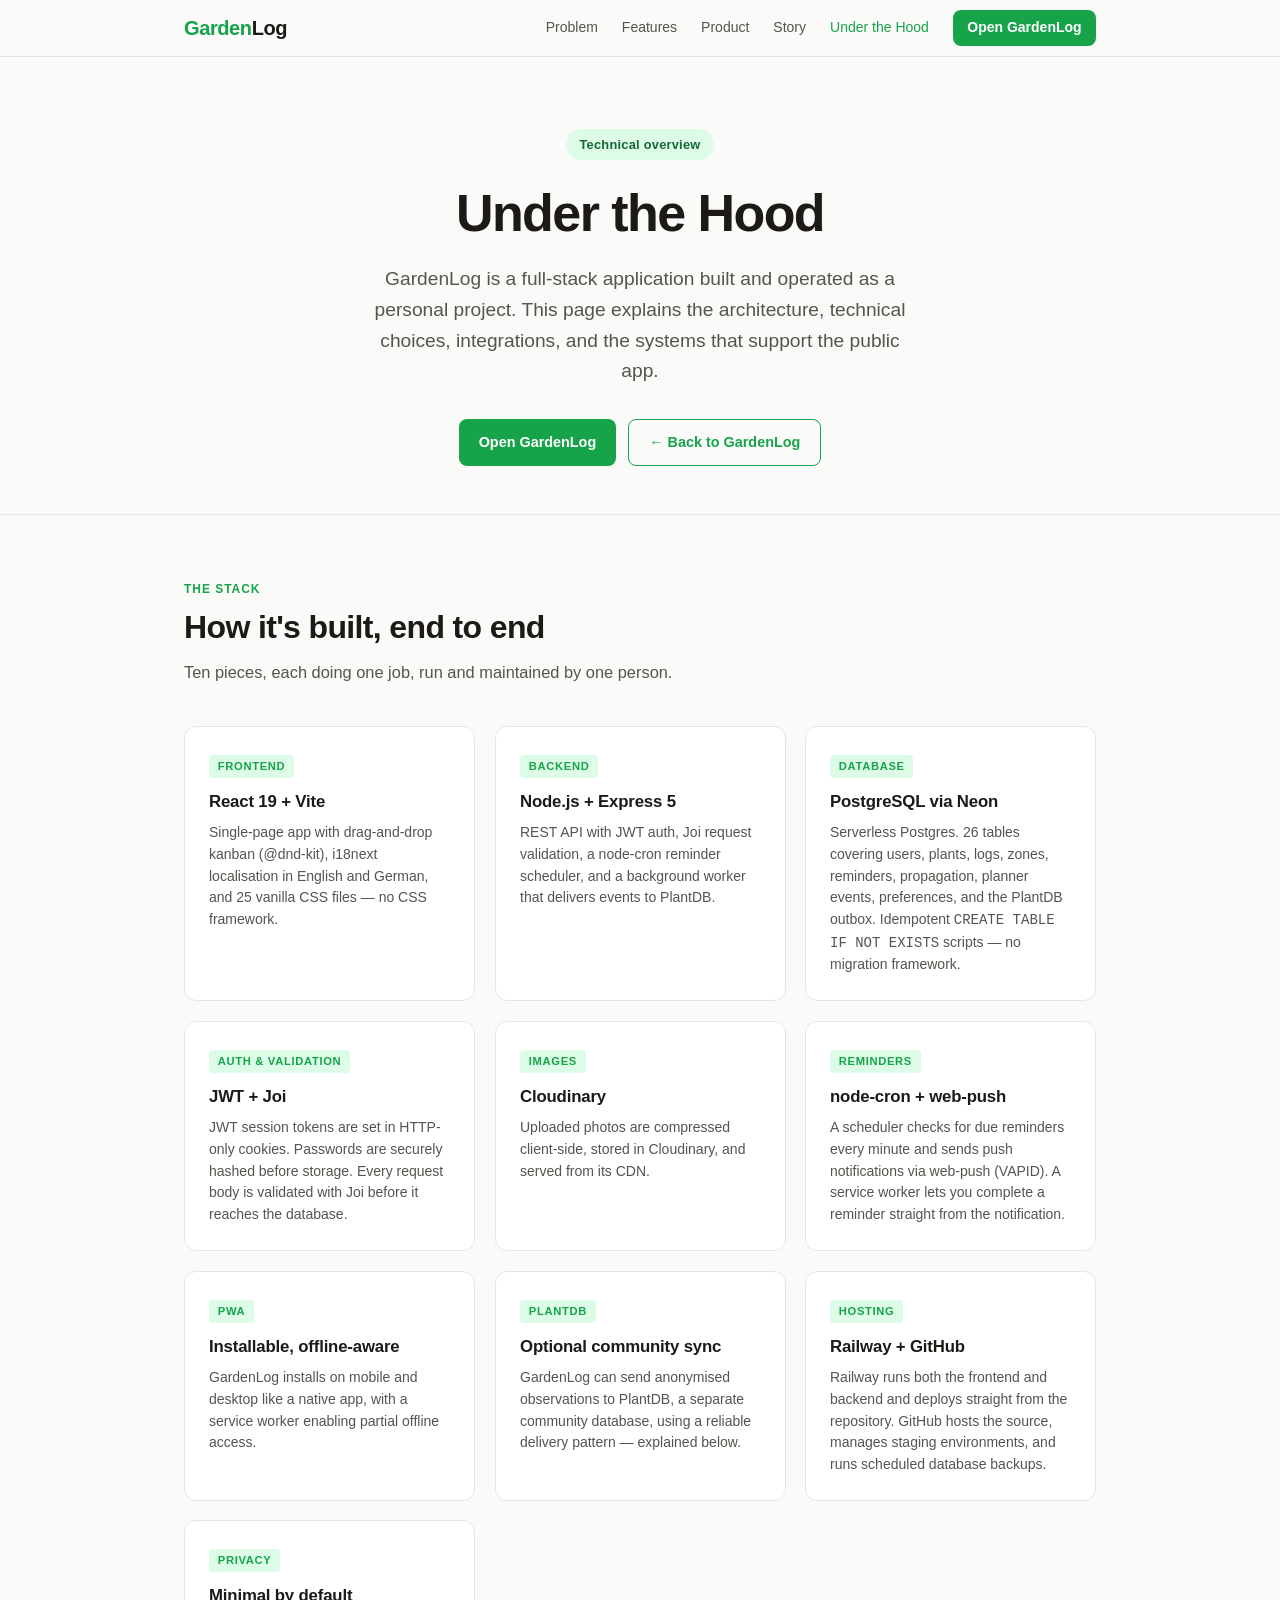
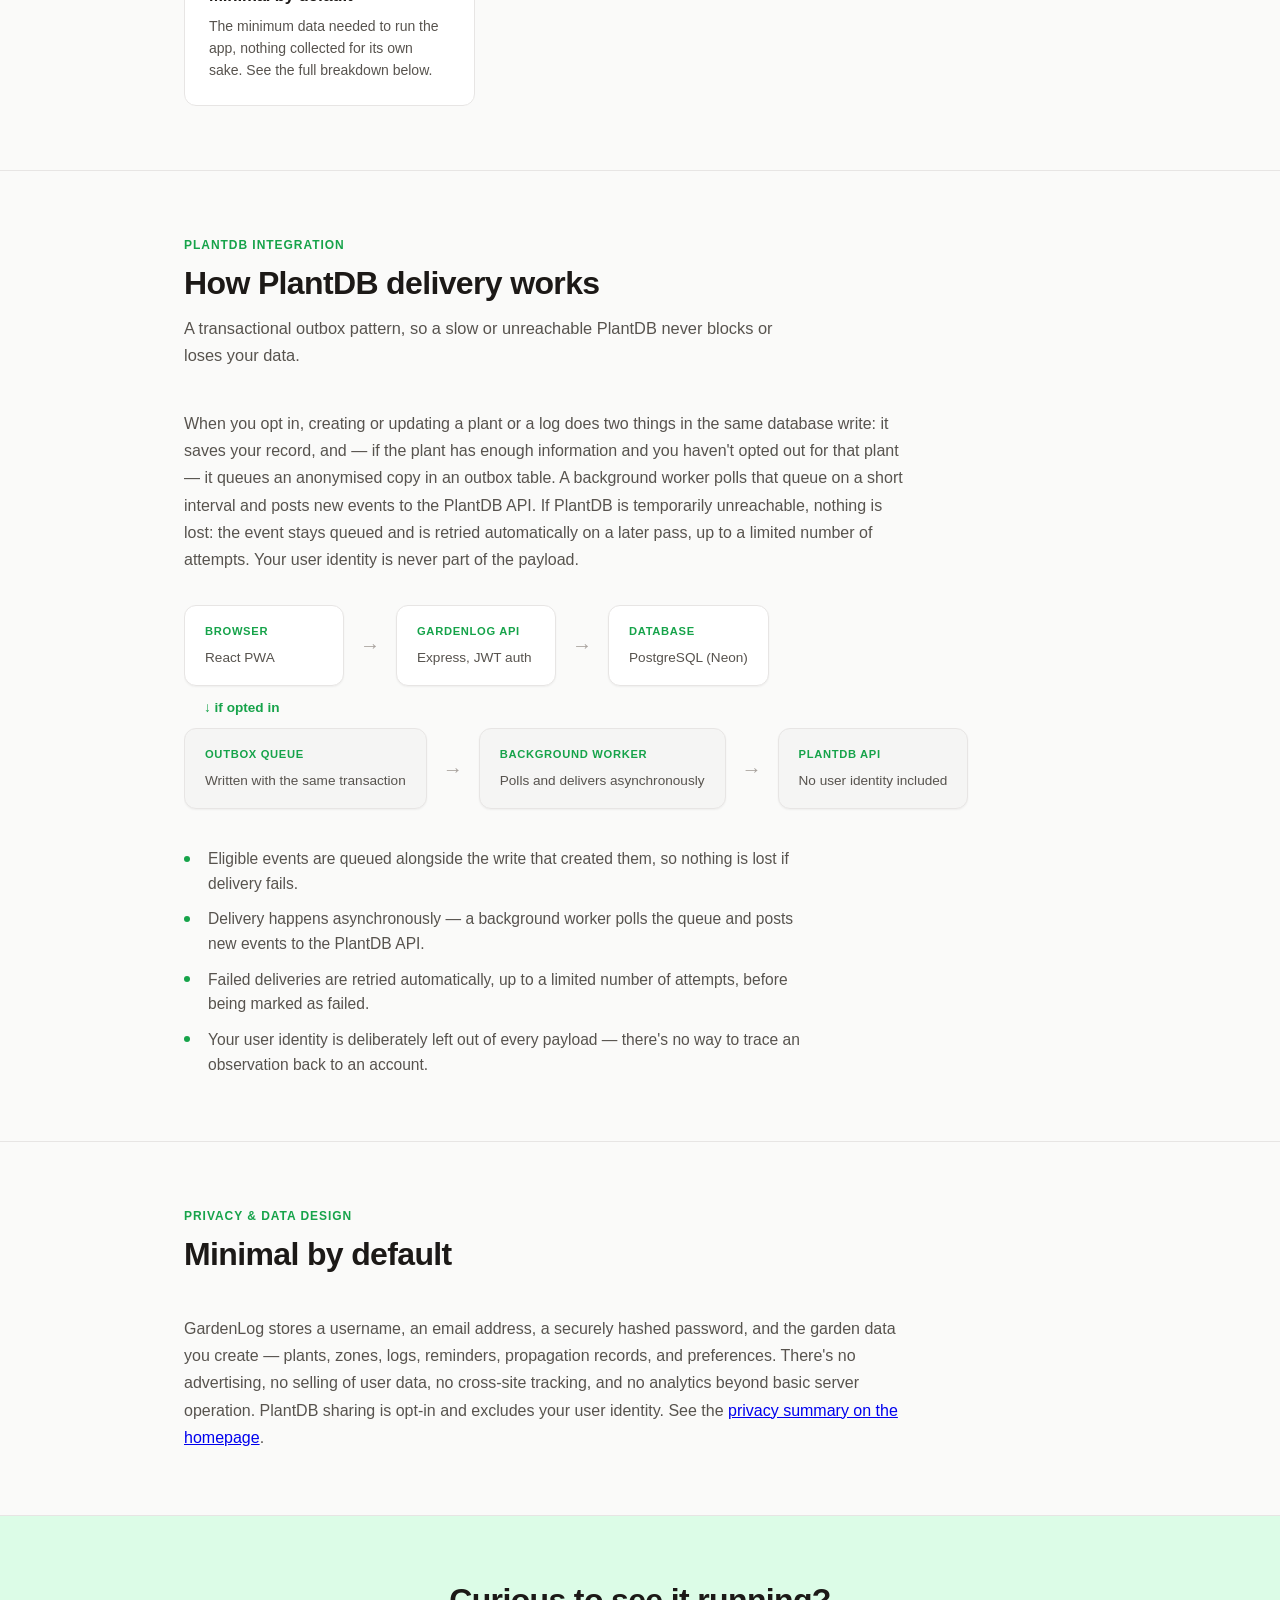
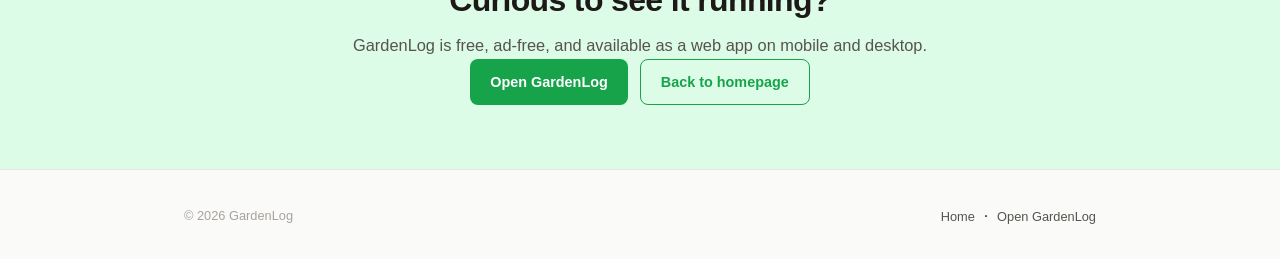
==== under-the-hood.html @ 634a53cf "changes for talk" ====
<!DOCTYPE html>
<html lang="en">
<head>
  <meta charset="UTF-8">
  <meta name="viewport" content="width=device-width, initial-scale=1.0">
  <title>Under the Hood — GardenLog</title>
  <meta name="description" content="How GardenLog is built: the frontend, backend, database, PlantDB integration, hosting, and privacy architecture behind the app.">
  <link rel="stylesheet" href="css/main.css">
</head>
<body>

  <a href="#main-content" class="skip-link">Skip to content</a>

  <!-- Header -->
  <header class="site-header">
    <div class="container">
      <a href="index.html" class="logo">Garden<span>Log</span></a>
      <button class="nav-toggle" id="nav-toggle" type="button" aria-expanded="false" aria-controls="site-nav" aria-label="Toggle navigation menu">
        <span></span><span></span><span></span>
      </button>
      <nav id="site-nav" aria-label="Primary">
        <a href="index.html#problem">Problem</a>
        <a href="index.html#what-it-does">Features</a>
        <a href="index.html#product">Product</a>
        <a href="index.html#why">Story</a>
        <a href="under-the-hood.html" aria-current="page">Under the Hood</a>
        <a href="https://app.gardenlog.au" class="nav-cta">Open GardenLog</a>
      </nav>
    </div>
  </header>

  <main id="main-content">

    <!-- Intro -->
    <section class="hero uth-hero">
      <div class="container">
        <p class="hero-badge">Technical overview</p>
        <h1>Under the Hood</h1>
        <p class="subtitle">
          GardenLog is a full-stack application built and operated as a personal project. This page explains the architecture, technical choices, integrations, and the systems that support the public app.
        </p>
        <div class="hero-actions">
          <a href="https://app.gardenlog.au" class="btn btn-primary">Open GardenLog</a>
          <a href="index.html" class="btn btn-outline">&larr; Back to GardenLog</a>
        </div>
      </div>
    </section>

    <!-- The stack -->
    <section id="stack">
      <div class="container">
        <div class="section-header reveal">
          <p class="section-label">The stack</p>
          <h2 class="section-heading">How it's built, end to end</h2>
          <p class="section-desc">Ten pieces, each doing one job, run and maintained by one person.</p>
        </div>

        <div class="stack-grid stagger">
          <div class="stack-item reveal">
            <span class="stack-role">Frontend</span>
            <h3>React 19 + Vite</h3>
            <p>Single-page app with drag-and-drop kanban (@dnd-kit), i18next localisation in English and German, and 25 vanilla CSS files &mdash; no CSS framework.</p>
          </div>

          <div class="stack-item reveal">
            <span class="stack-role">Backend</span>
            <h3>Node.js + Express 5</h3>
            <p>REST API with JWT auth, Joi request validation, a node-cron reminder scheduler, and a background worker that delivers events to PlantDB.</p>
          </div>

          <div class="stack-item reveal">
            <span class="stack-role">Database</span>
            <h3>PostgreSQL via Neon</h3>
            <p>Serverless Postgres. 26 tables covering users, plants, logs, zones, reminders, propagation, planner events, preferences, and the PlantDB outbox. Idempotent <code>CREATE TABLE IF NOT EXISTS</code> scripts &mdash; no migration framework.</p>
          </div>

          <div class="stack-item reveal">
            <span class="stack-role">Auth &amp; validation</span>
            <h3>JWT + Joi</h3>
            <p>JWT session tokens are set in HTTP-only cookies. Passwords are securely hashed before storage. Every request body is validated with Joi before it reaches the database.</p>
          </div>

          <div class="stack-item reveal">
            <span class="stack-role">Images</span>
            <h3>Cloudinary</h3>
            <p>Uploaded photos are compressed client-side, stored in Cloudinary, and served from its CDN.</p>
          </div>

          <div class="stack-item reveal">
            <span class="stack-role">Reminders</span>
            <h3>node-cron + web-push</h3>
            <p>A scheduler checks for due reminders every minute and sends push notifications via web-push (VAPID). A service worker lets you complete a reminder straight from the notification.</p>
          </div>

          <div class="stack-item reveal">
            <span class="stack-role">PWA</span>
            <h3>Installable, offline-aware</h3>
            <p>GardenLog installs on mobile and desktop like a native app, with a service worker enabling partial offline access.</p>
          </div>

          <div class="stack-item reveal">
            <span class="stack-role">PlantDB</span>
            <h3>Optional community sync</h3>
            <p>GardenLog can send anonymised observations to PlantDB, a separate community database, using a reliable delivery pattern &mdash; explained below.</p>
          </div>

          <div class="stack-item reveal">
            <span class="stack-role">Hosting</span>
            <h3>Railway + GitHub</h3>
            <p>Railway runs both the frontend and backend and deploys straight from the repository. GitHub hosts the source, manages staging environments, and runs scheduled database backups.</p>
          </div>

          <div class="stack-item reveal">
            <span class="stack-role">Privacy</span>
            <h3>Minimal by default</h3>
            <p>The minimum data needed to run the app, nothing collected for its own sake. See the full breakdown below.</p>
          </div>
        </div>
      </div>
    </section>

    <!-- PlantDB architecture -->
    <section id="plantdb-architecture">
      <div class="container">
        <div class="section-header reveal">
          <p class="section-label">PlantDB integration</p>
          <h2 class="section-heading">How PlantDB delivery works</h2>
          <p class="section-desc">A transactional outbox pattern, so a slow or unreachable PlantDB never blocks or loses your data.</p>
        </div>

        <p class="reveal uth-prose">
          When you opt in, creating or updating a plant or a log does two things in the same database write: it saves your record, and &mdash; if the plant has enough information and you haven't opted out for that plant &mdash; it queues an anonymised copy in an outbox table. A background worker polls that queue on a short interval and posts new events to the PlantDB API. If PlantDB is temporarily unreachable, nothing is lost: the event stays queued and is retried automatically on a later pass, up to a limited number of attempts. Your user identity is never part of the payload.
        </p>

        <div class="arch-diagram-wrapper reveal">
          <div class="arch-diagram">
            <div class="arch-node">
              <span class="arch-node-label">Browser</span>
              <p>React PWA</p>
            </div>
            <div class="arch-arrow" aria-hidden="true">&rarr;</div>
            <div class="arch-node">
              <span class="arch-node-label">GardenLog API</span>
              <p>Express, JWT auth</p>
            </div>
            <div class="arch-arrow" aria-hidden="true">&rarr;</div>
            <div class="arch-node">
              <span class="arch-node-label">Database</span>
              <p>PostgreSQL (Neon)</p>
            </div>
          </div>
          <div class="arch-diagram arch-diagram-branch">
            <div class="arch-arrow arch-arrow-down" aria-hidden="true">&darr; if opted in</div>
          </div>
          <div class="arch-diagram">
            <div class="arch-node arch-node-muted">
              <span class="arch-node-label">Outbox queue</span>
              <p>Written with the same transaction</p>
            </div>
            <div class="arch-arrow" aria-hidden="true">&rarr;</div>
            <div class="arch-node arch-node-muted">
              <span class="arch-node-label">Background worker</span>
              <p>Polls and delivers asynchronously</p>
            </div>
            <div class="arch-arrow" aria-hidden="true">&rarr;</div>
            <div class="arch-node arch-node-muted">
              <span class="arch-node-label">PlantDB API</span>
              <p>No user identity included</p>
            </div>
          </div>
        </div>

        <ul class="dot-list reveal">
          <li>Eligible events are queued alongside the write that created them, so nothing is lost if delivery fails.</li>
          <li>Delivery happens asynchronously &mdash; a background worker polls the queue and posts new events to the PlantDB API.</li>
          <li>Failed deliveries are retried automatically, up to a limited number of attempts, before being marked as failed.</li>
          <li>Your user identity is deliberately left out of every payload &mdash; there's no way to trace an observation back to an account.</li>
        </ul>
      </div>
    </section>

    <!-- Privacy & data design -->
    <section id="privacy-design">
      <div class="container">
        <div class="section-header reveal">
          <p class="section-label">Privacy &amp; data design</p>
          <h2 class="section-heading">Minimal by default</h2>
        </div>
        <p class="reveal uth-prose">
          GardenLog stores a username, an email address, a securely hashed password, and the garden data you create &mdash; plants, zones, logs, reminders, propagation records, and preferences. There's no advertising, no selling of user data, no cross-site tracking, and no analytics beyond basic server operation. PlantDB sharing is opt-in and excludes your user identity. See the <a href="index.html#about">privacy summary on the homepage</a>.
        </p>
      </div>
    </section>

    <!-- Final CTA -->
    <section class="final-cta">
      <div class="container">
        <h2 class="section-heading">Curious to see it running?</h2>
        <p class="section-desc">GardenLog is free, ad-free, and available as a web app on mobile and desktop.</p>
        <div class="hero-actions">
          <a href="https://app.gardenlog.au" class="btn btn-primary">Open GardenLog</a>
          <a href="index.html" class="btn btn-outline">Back to homepage</a>
        </div>
      </div>
    </section>

  </main>

  <!-- Back to top -->
  <button class="back-to-top" id="back-to-top" type="button" aria-label="Back to top">
    <svg viewBox="0 0 24 24"><polyline points="18 15 12 9 6 15"></polyline></svg>
  </button>

  <!-- Footer -->
  <footer class="site-footer">
    <div class="container">
      <p>&copy; 2026 GardenLog</p>
      <nav aria-label="Footer">
        <a href="index.html">Home</a>
        &nbsp;&middot;&nbsp;
        <a href="https://app.gardenlog.au">Open GardenLog</a>
      </nav>
    </div>
  </footer>

  <script src="js/main.js"></script>
</body>
</html>
---- css/main.css ----
*,
*::before,
*::after {
  box-sizing: border-box;
  margin: 0;
  padding: 0;
}

a:focus-visible,
button:focus-visible {
  outline: 2px solid var(--accent);
  outline-offset: 2px;
}

.skip-link {
  position: absolute;
  top: -3rem;
  left: 0.75rem;
  z-index: 200;
  background: var(--accent);
  color: #ffffff;
  padding: 0.6rem 1rem;
  border-radius: var(--radius-sm);
  font-weight: 600;
  font-size: 0.875rem;
  text-decoration: none;
  transition: top 0.15s ease;
}

.skip-link:focus {
  top: 0.75rem;
}

section[id] {
  scroll-margin-top: 5rem;
}

:root {
  --green-50: #f0fdf4;
  --green-100: #dcfce7;
  --green-200: #bbf7d0;
  --green-300: #86efac;
  --green-400: #4ade80;
  --green-500: #22c55e;
  --green-600: #16a34a;
  --green-700: #15803d;
  --green-800: #166534;
  --green-900: #14532d;

  --stone-50: #fafaf9;
  --stone-100: #f5f5f4;
  --stone-200: #e7e5e4;
  --stone-300: #d6d3d1;
  --stone-400: #a8a29e;
  --stone-500: #78716c;
  --stone-600: #57534e;
  --stone-700: #44403c;
  --stone-800: #292524;
  --stone-900: #1c1917;

  --text-primary: var(--stone-900);
  --text-secondary: var(--stone-600);
  --text-muted: var(--stone-400);
  --bg-page: var(--stone-50);
  --bg-card: #ffffff;
  --bg-card-hover: var(--stone-100);
  --border-color: var(--stone-200);
  --accent: var(--green-600);
  --accent-light: var(--green-100);
  --accent-dark: var(--green-800);
  --radius: 12px;
  --radius-sm: 8px;
  --shadow-sm: 0 1px 2px rgba(0, 0, 0, 0.05);
  --shadow-md: 0 4px 6px -1px rgba(0, 0, 0, 0.07), 0 2px 4px -2px rgba(0, 0, 0, 0.05);
  --shadow-lg: 0 10px 25px -3px rgba(0, 0, 0, 0.08), 0 4px 6px -4px rgba(0, 0, 0, 0.04);
  --max-width: 960px;
}

html {
  scroll-behavior: smooth;
  -webkit-text-size-adjust: 100%;
}

body {
  font-family: -apple-system, BlinkMacSystemFont, "Segoe UI", Roboto, "Helvetica Neue", Arial, sans-serif;
  color: var(--text-primary);
  background-color: var(--bg-page);
  line-height: 1.7;
  font-size: 1rem;
  -webkit-font-smoothing: antialiased;
  -moz-osx-font-smoothing: grayscale;
}

/* ── Layout ── */

.container {
  max-width: var(--max-width);
  margin: 0 auto;
  padding: 0 1.5rem;
}

section {
  padding: 4rem 0;
}

section + section {
  border-top: 1px solid var(--border-color);
}

/* ── Header / Nav ── */

.site-header {
  position: sticky;
  top: 0;
  z-index: 100;
  background: rgba(250, 250, 249, 0.85);
  backdrop-filter: blur(12px);
  -webkit-backdrop-filter: blur(12px);
  border-bottom: 1px solid var(--border-color);
}

.site-header .container {
  display: flex;
  align-items: center;
  justify-content: space-between;
  height: 3.5rem;
}

.site-header .logo {
  font-size: 1.25rem;
  font-weight: 700;
  color: var(--accent);
  text-decoration: none;
  letter-spacing: -0.02em;
}

.site-header .logo span {
  color: var(--text-primary);
}

.nav-toggle {
  display: none;
  flex-direction: column;
  justify-content: center;
  align-items: center;
  gap: 4px;
  width: 2.25rem;
  height: 2.25rem;
  padding: 0;
  border: 1px solid var(--border-color);
  border-radius: var(--radius-sm);
  background: var(--bg-card);
  cursor: pointer;
}

.nav-toggle span {
  display: block;
  width: 1.1rem;
  height: 2px;
  background: var(--text-primary);
  border-radius: 1px;
  transition: transform 0.2s ease, opacity 0.2s ease;
}

.nav-toggle[aria-expanded="true"] span:nth-child(1) {
  transform: translateY(6px) rotate(45deg);
}

.nav-toggle[aria-expanded="true"] span:nth-child(2) {
  opacity: 0;
}

.nav-toggle[aria-expanded="true"] span:nth-child(3) {
  transform: translateY(-6px) rotate(-45deg);
}

.site-header nav {
  display: flex;
  align-items: center;
  gap: 1.5rem;
}

.site-header nav a {
  color: var(--text-secondary);
  text-decoration: none;
  font-size: 0.875rem;
  font-weight: 500;
  transition: color 0.15s ease;
}

.site-header nav a:hover {
  color: var(--accent);
}

.site-header nav a[aria-current="page"] {
  color: var(--accent);
}

.site-header nav a.nav-cta {
  background: var(--accent);
  color: #ffffff;
  padding: 0.4rem 0.9rem;
  border-radius: var(--radius-sm);
  font-weight: 600;
}

.site-header nav a.nav-cta:hover {
  background: var(--green-700);
  color: #ffffff;
}

.btn {
  display: inline-flex;
  align-items: center;
  gap: 0.5rem;
  padding: 0.625rem 1.25rem;
  border-radius: var(--radius-sm);
  font-size: 0.9rem;
  font-weight: 600;
  text-decoration: none;
  cursor: pointer;
  border: none;
  transition: background-color 0.15s ease, transform 0.1s ease, box-shadow 0.15s ease;
}

.btn:active {
  transform: scale(0.98);
}

.btn-primary {
  background: var(--accent);
  color: #ffffff;
}

.btn-primary:hover {
  background: var(--green-700);
}

.btn-outline {
  background: transparent;
  color: var(--accent);
  border: 1.5px solid var(--accent);
}

.btn-outline:hover {
  background: var(--accent-light);
}

/* ── Hero ── */

.hero {
  padding: 6rem 0 4rem;
  text-align: center;
}

.hero-badge {
  display: inline-block;
  background: var(--accent-light);
  color: var(--green-800);
  font-size: 0.8rem;
  font-weight: 600;
  padding: 0.3rem 0.85rem;
  border-radius: 100px;
  margin-bottom: 1.5rem;
  letter-spacing: 0.02em;
}

.hero h1 {
  font-size: clamp(2.25rem, 5vw, 3.25rem);
  font-weight: 800;
  line-height: 1.15;
  letter-spacing: -0.03em;
  color: var(--text-primary);
  margin-bottom: 1.25rem;
}

.hero h1 .accent {
  color: var(--accent);
}

.hero .subtitle {
  font-size: clamp(1.05rem, 2.5vw, 1.2rem);
  color: var(--text-secondary);
  max-width: 560px;
  margin: 0 auto 2rem;
  line-height: 1.6;
}

.hero .subtitle.tight {
  margin-bottom: 0.5rem;
}

.hero-subline {
  color: var(--text-muted);
  font-size: 0.95rem;
  max-width: 480px;
  margin: 0 auto 2rem;
  line-height: 1.6;
}

.hero-actions {
  display: flex;
  gap: 0.75rem;
  justify-content: center;
  flex-wrap: wrap;
}

/* ── Section headers ── */

.section-label {
  font-size: 0.75rem;
  font-weight: 700;
  text-transform: uppercase;
  letter-spacing: 0.08em;
  color: var(--accent);
  margin-bottom: 0.5rem;
}

.section-heading {
  font-size: clamp(1.5rem, 3.5vw, 2rem);
  font-weight: 700;
  letter-spacing: -0.02em;
  line-height: 1.25;
  margin-bottom: 0.75rem;
}

.section-desc {
  color: var(--text-secondary);
  max-width: 600px;
  font-size: 1.025rem;
  line-height: 1.65;
}

.section-header {
  margin-bottom: 2.5rem;
}

/* ── Feature cards ── */

.feature-grid {
  display: grid;
  grid-template-columns: repeat(auto-fit, minmax(260px, 1fr));
  gap: 1.25rem;
}

#problem .feature-grid {
  grid-template-columns: repeat(2, 1fr);
}

.feature-card {
  background: var(--bg-card);
  border: 1px solid var(--border-color);
  border-radius: var(--radius);
  padding: 1.5rem;
  transition: box-shadow 0.2s ease, border-color 0.2s ease;
}

.feature-card:hover {
  box-shadow: var(--shadow-md);
  border-color: var(--green-200);
}

.feature-icon {
  width: 2.5rem;
  height: 2.5rem;
  display: flex;
  align-items: center;
  justify-content: center;
  background: var(--accent-light);
  color: var(--accent);
  border-radius: var(--radius-sm);
  font-size: 1.25rem;
  margin-bottom: 1rem;
}

.feature-card h3 {
  font-size: 1.05rem;
  font-weight: 650;
  margin-bottom: 0.4rem;
  letter-spacing: -0.01em;
}

.feature-card p {
  font-size: 0.9rem;
  color: var(--text-secondary);
  line-height: 1.55;
}

/* ── Philosophy / story section ── */

.about-layout {
  display: grid;
  grid-template-columns: 1fr 1fr;
  gap: 3rem;
  align-items: center;
}

.story-block {
  max-width: 640px;
}

.about-image {
  border-radius: var(--radius);
  overflow: hidden;
  border: 1px solid var(--border-color);
  box-shadow: var(--shadow-md);
}

.about-image-placeholder {
  width: 100%;
  aspect-ratio: 4 / 3;
  background:
    linear-gradient(145deg, var(--green-50) 0%, var(--stone-100) 55%, var(--green-100) 100%);
  display: flex;
  align-items: center;
  justify-content: center;
  color: var(--text-muted);
  font-size: 0.8rem;
  font-weight: 500;
}

.about-image-placeholder img {
  width: 100%;
  height: 100%;
  object-fit: cover;
  display: block;
}

.story-block p {
  color: var(--text-secondary);
  font-size: 1.025rem;
  line-height: 1.75;
  margin-bottom: 1rem;
}

.story-block p:last-child {
  margin-bottom: 0;
}

.highlight-list {
  list-style: none;
  display: flex;
  flex-wrap: wrap;
  gap: 0.6rem;
  margin: 1.5rem 0;
}

.highlight-list li {
  background: var(--accent-light);
  color: var(--green-800);
  padding: 0.35rem 0.9rem;
  border-radius: 100px;
  font-size: 0.85rem;
  font-weight: 600;
}

/* ── Privacy / data section ── */

.privacy-grid {
  display: grid;
  grid-template-columns: 1fr 1fr;
  gap: 1.5rem;
}

.privacy-card {
  background: var(--bg-card);
  border: 1px solid var(--border-color);
  border-radius: var(--radius);
  padding: 1.75rem;
}

.privacy-card h3 {
  font-size: 1.05rem;
  font-weight: 650;
  margin-bottom: 0.75rem;
  letter-spacing: -0.01em;
}

.privacy-card ul {
  list-style: none;
  padding: 0;
}

.privacy-card ul li {
  position: relative;
  padding-left: 1.5rem;
  font-size: 0.925rem;
  color: var(--text-secondary);
  line-height: 1.7;
}

.privacy-card.stores ul li::before {
  content: "";
  position: absolute;
  left: 0;
  top: 0.55em;
  width: 6px;
  height: 6px;
  background: var(--accent);
  border-radius: 50%;
}

.privacy-card.does-not ul li::before {
  content: "\2715";
  position: absolute;
  left: 0;
  top: 0;
  font-size: 0.8rem;
  color: var(--stone-400);
}

.privacy-summary {
  margin-top: 1rem;
  font-size: 0.9rem;
  color: var(--text-muted);
  font-style: italic;
}

/* ── Tech stack ── */

.stack-grid {
  display: grid;
  grid-template-columns: repeat(3, 1fr);
  gap: 1.25rem;
}

.stack-item {
  background: var(--bg-card);
  border: 1px solid var(--border-color);
  border-radius: var(--radius);
  padding: 1.5rem;
  transition: box-shadow 0.2s ease, border-color 0.2s ease;
}

.stack-item:hover {
  box-shadow: var(--shadow-md);
  border-color: var(--green-200);
}

.stack-role {
  display: inline-block;
  font-size: 0.7rem;
  font-weight: 700;
  text-transform: uppercase;
  letter-spacing: 0.06em;
  color: var(--accent);
  background: var(--accent-light);
  padding: 0.15rem 0.55rem;
  border-radius: 4px;
  margin-bottom: 0.6rem;
}

.stack-item h3 {
  font-size: 1.05rem;
  font-weight: 650;
  margin-bottom: 0.35rem;
  letter-spacing: -0.01em;
}

.stack-item p {
  font-size: 0.875rem;
  color: var(--text-secondary);
  line-height: 1.55;
}

/* ── Disclaimer ── */

.disclaimer {
  background: var(--stone-100);
  border: 1px solid var(--border-color);
  border-radius: var(--radius);
  padding: 1.5rem 1.75rem;
  max-width: 640px;
}

.disclaimer p {
  font-size: 0.9rem;
  color: var(--text-secondary);
  line-height: 1.65;
}

/* ── Footer ── */

.site-footer {
  padding: 2rem 0;
  border-top: 1px solid var(--border-color);
}

.site-footer .container {
  display: flex;
  align-items: center;
  justify-content: space-between;
  flex-wrap: wrap;
  gap: 0.75rem;
}

.site-footer p {
  font-size: 0.8rem;
  color: var(--text-muted);
}

.site-footer a {
  color: var(--text-secondary);
  text-decoration: none;
  font-size: 0.8rem;
  transition: color 0.15s ease;
}

.site-footer a:hover {
  color: var(--accent);
}

/* ── Hero image ── */

.hero-image-wrapper {
  margin-top: 3rem;
  perspective: 1200px;
}

.hero-image-frame {
  max-width: 720px;
  margin: 0 auto;
  border-radius: var(--radius);
  border: 1px solid var(--border-color);
  background: var(--bg-card);
  box-shadow: var(--shadow-lg);
  overflow: hidden;
  transform: rotateX(2deg);
  transition: transform 0.4s ease;
}

.hero-image-frame:hover {
  transform: rotateX(0deg);
}

.hero-image-bar {
  display: flex;
  align-items: center;
  gap: 6px;
  padding: 0.6rem 0.85rem;
  background: var(--stone-100);
  border-bottom: 1px solid var(--border-color);
}

.hero-image-bar span {
  width: 10px;
  height: 10px;
  border-radius: 50%;
  background: var(--stone-300);
}

.hero-image-placeholder {
  width: 100%;
  aspect-ratio: 16 / 9;
  background:
    linear-gradient(135deg, var(--green-50) 0%, var(--stone-100) 50%, var(--green-100) 100%);
  display: flex;
  align-items: center;
  justify-content: center;
  color: var(--text-muted);
  font-size: 0.85rem;
  font-weight: 500;
}

.hero-image-placeholder img {
  width: 100%;
  height: 100%;
  object-fit: cover;
  display: block;
}

/* ── Showcase (text + image side-by-side) ── */

.showcase {
  display: grid;
  grid-template-columns: 1fr 1fr;
  gap: 3rem;
  align-items: center;
}

.showcase.reverse {
  direction: rtl;
}

.showcase.reverse > * {
  direction: ltr;
}

.showcase-text h3 {
  font-size: 1.35rem;
  font-weight: 700;
  letter-spacing: -0.02em;
  margin-bottom: 0.6rem;
}

.showcase-text p {
  color: var(--text-secondary);
  font-size: 0.975rem;
  line-height: 1.7;
  margin-bottom: 0.75rem;
}

.showcase-text p:last-child {
  margin-bottom: 0;
}

.showcase-image {
  border-radius: var(--radius);
  border: 1px solid var(--border-color);
  background: var(--bg-card);
  overflow: hidden;
  box-shadow: var(--shadow-md);
}

.showcase-image-placeholder {
  width: 100%;
  aspect-ratio: 4 / 3;
  background:
    linear-gradient(160deg, var(--green-50) 0%, var(--stone-100) 60%, var(--green-100) 100%);
  display: flex;
  align-items: center;
  justify-content: center;
  color: var(--text-muted);
  font-size: 0.8rem;
  font-weight: 500;
}

.showcase-image-placeholder img {
  width: 100%;
  height: 100%;
  object-fit: cover;
  display: block;
}

/* ── PlantDB section ── */

.plantdb-grid {
  display: grid;
  grid-template-columns: repeat(auto-fit, minmax(240px, 1fr));
  gap: 1.25rem;
}

.plantdb-card {
  background: var(--bg-card);
  border: 1px solid var(--border-color);
  border-radius: var(--radius);
  padding: 1.5rem;
  transition: box-shadow 0.2s ease, border-color 0.2s ease;
}

.plantdb-card:hover {
  box-shadow: var(--shadow-md);
  border-color: var(--green-200);
}

.plantdb-icon {
  width: 2.5rem;
  height: 2.5rem;
  display: flex;
  align-items: center;
  justify-content: center;
  background: var(--accent-light);
  color: var(--accent);
  border-radius: var(--radius-sm);
  font-size: 1.25rem;
  margin-bottom: 1rem;
}

.plantdb-card h3 {
  font-size: 1.05rem;
  font-weight: 650;
  margin-bottom: 0.4rem;
  letter-spacing: -0.01em;
}

.plantdb-card p {
  font-size: 0.9rem;
  color: var(--text-secondary);
  line-height: 1.55;
}

.plantdb-how {
  background: var(--bg-card);
  border: 1px solid var(--border-color);
  border-radius: var(--radius);
  padding: 1.75rem;
}

.plantdb-how h3 {
  font-size: 1.1rem;
  font-weight: 650;
  margin-bottom: 0.75rem;
  letter-spacing: -0.01em;
}

.plantdb-steps {
  list-style: none;
  counter-reset: step;
  padding: 0;
}

.plantdb-steps li {
  counter-increment: step;
  position: relative;
  padding-left: 2.25rem;
  font-size: 0.925rem;
  color: var(--text-secondary);
  line-height: 1.7;
  margin-bottom: 0.5rem;
}

.plantdb-steps li:last-child {
  margin-bottom: 0;
}

.plantdb-steps li::before {
  content: counter(step);
  position: absolute;
  left: 0;
  top: 0.15em;
  width: 1.5rem;
  height: 1.5rem;
  display: flex;
  align-items: center;
  justify-content: center;
  background: var(--accent-light);
  color: var(--accent);
  font-size: 0.75rem;
  font-weight: 700;
  border-radius: 50%;
}

.plantdb-steps a {
  color: var(--accent);
  text-decoration: none;
  font-weight: 500;
}

.plantdb-steps a:hover {
  text-decoration: underline;
}

/* ── Privacy PlantDB note ── */

.privacy-plantdb {
  background: var(--bg-card);
  border: 1px solid var(--border-color);
  border-radius: var(--radius);
  padding: 1.5rem 1.75rem;
  max-width: 640px;
}

.privacy-plantdb h3 {
  font-size: 1.05rem;
  font-weight: 650;
  margin-bottom: 0.5rem;
  letter-spacing: -0.01em;
}

.privacy-plantdb p {
  font-size: 0.9rem;
  color: var(--text-secondary);
  line-height: 1.65;
}

/* ── Screenshot placeholder label ── */

.placeholder-label {
  font-size: 0.8rem;
  font-weight: 600;
  color: var(--text-muted);
  text-align: center;
  padding: 1rem;
  letter-spacing: 0.02em;
}

/* ── Philosophy grid (inside About) ── */

.philosophy-grid {
  display: grid;
  grid-template-columns: 1fr 1fr;
  gap: 1rem;
  margin: 1.5rem 0 0.25rem;
}

.philosophy-item {
  background: var(--bg-card);
  border: 1px solid var(--border-color);
  border-radius: var(--radius-sm);
  padding: 1rem 1.125rem;
}

.philosophy-heading {
  display: block;
  font-size: 0.875rem;
  font-weight: 700;
  color: var(--accent);
  margin-bottom: 0.35rem;
  letter-spacing: -0.01em;
}

.philosophy-item p {
  font-size: 0.85rem;
  color: var(--text-secondary);
  line-height: 1.55;
  margin: 0;
}

/* ── Statement box (highlighted callouts) ── */

.statement-box {
  background: var(--bg-card);
  border: 1px solid var(--border-color);
  border-left: 4px solid var(--accent);
  border-radius: var(--radius);
  padding: 1.5rem 1.75rem;
  font-size: 1.05rem;
  font-weight: 600;
  color: var(--text-primary);
  margin-top: 2rem;
  max-width: 720px;
}

.statement-box.closing {
  border-left-color: var(--green-400);
  font-weight: 500;
  font-style: italic;
  color: var(--text-secondary);
  margin-top: 1rem;
}

/* ── Dot list (compact bullet list) ── */

.dot-list {
  list-style: none;
  display: grid;
  gap: 0.65rem;
  margin-top: 1.5rem;
  max-width: 640px;
}

.dot-list li {
  position: relative;
  padding-left: 1.5rem;
  font-size: 0.975rem;
  color: var(--text-secondary);
  line-height: 1.6;
}

.dot-list li::before {
  content: "";
  position: absolute;
  left: 0;
  top: 0.55em;
  width: 6px;
  height: 6px;
  background: var(--accent);
  border-radius: 50%;
}

/* ── Note / inline section link ── */

.note {
  margin-top: 1rem;
  font-size: 0.9rem;
  color: var(--text-muted);
  font-style: italic;
  max-width: 640px;
}

.note a {
  color: var(--accent);
}

.section-link {
  display: inline-block;
  margin-top: 0.5rem;
  color: var(--accent);
  font-weight: 600;
  text-decoration: none;
}

.section-link:hover {
  text-decoration: underline;
}

/* ── Founder story block (single column) ── */

.story-block.centred {
  margin: 0 auto;
}

/* ── Mid-page CTA (lighter than final CTA) ── */

.mid-cta {
  text-align: center;
  padding: 2.5rem 0;
}

.mid-cta-text {
  font-size: 1.05rem;
  font-weight: 600;
  color: var(--text-primary);
  margin-bottom: 1rem;
}

/* ── Final CTA ── */

.final-cta {
  text-align: center;
  background: var(--accent-light);
}

.final-cta .section-heading {
  margin: 0 auto 0.75rem;
}

.final-cta .section-desc {
  margin-left: auto;
  margin-right: auto;
}

/* ── Under the Hood: architecture diagram ── */

.uth-hero {
  padding-top: 4.5rem;
  padding-bottom: 3rem;
}

.arch-diagram-wrapper {
  overflow-x: auto;
  margin: 2rem 0 0.5rem;
  padding-bottom: 0.25rem;
}

.arch-diagram {
  display: flex;
  align-items: stretch;
  gap: 0.75rem;
  min-width: max-content;
  margin-bottom: 0.6rem;
}

.arch-diagram-branch {
  padding-left: 1rem;
}

.arch-node {
  background: var(--bg-card);
  border: 1px solid var(--border-color);
  border-radius: var(--radius);
  padding: 1rem 1.25rem;
  min-width: 160px;
  box-shadow: var(--shadow-sm);
}

.arch-node-muted {
  background: var(--stone-100);
}

.arch-node-label {
  display: block;
  font-size: 0.7rem;
  font-weight: 700;
  text-transform: uppercase;
  letter-spacing: 0.06em;
  color: var(--accent);
  margin-bottom: 0.3rem;
}

.arch-node p {
  font-size: 0.85rem;
  color: var(--text-secondary);
  margin: 0;
}

.arch-arrow {
  display: flex;
  align-items: center;
  justify-content: center;
  color: var(--text-muted);
  font-size: 1.25rem;
  font-weight: 600;
  padding: 0 0.25rem;
  white-space: nowrap;
}

.arch-arrow-down {
  font-size: 0.85rem;
  color: var(--accent);
  font-weight: 600;
}

/* ── Spacing utilities ── */

.mt-sm { margin-top: 1.5rem; }
.mt-md { margin-top: 2.5rem; }
.mt-lg { margin-top: 3.5rem; }

/* ── Under the Hood: prose paragraph ── */

.uth-prose {
  max-width: 720px;
  color: var(--text-secondary);
  line-height: 1.7;
}

/* ── Scroll reveal ── */

.reveal {
  opacity: 0;
  transform: translateY(32px);
  transition: opacity 0.7s cubic-bezier(0.16, 1, 0.3, 1),
              transform 0.7s cubic-bezier(0.16, 1, 0.3, 1);
  will-change: opacity, transform;
}

.reveal.from-left {
  transform: translateX(-40px);
}

.reveal.from-right {
  transform: translateX(40px);
}

.reveal.scale-in {
  transform: scale(0.95);
}

.reveal.visible {
  opacity: 1;
  transform: translateY(0) translateX(0) scale(1);
}

/* Stagger children */
.stagger > .reveal:nth-child(1) { transition-delay: 0s; }
.stagger > .reveal:nth-child(2) { transition-delay: 0.08s; }
.stagger > .reveal:nth-child(3) { transition-delay: 0.16s; }
.stagger > .reveal:nth-child(4) { transition-delay: 0.24s; }
.stagger > .reveal:nth-child(5) { transition-delay: 0.32s; }
.stagger > .reveal:nth-child(6) { transition-delay: 0.4s; }
.stagger > .reveal:nth-child(7) { transition-delay: 0.48s; }
.stagger > .reveal:nth-child(8) { transition-delay: 0.56s; }
.stagger > .reveal:nth-child(9) { transition-delay: 0.64s; }

/* ── Back to top ── */

.back-to-top {
  position: fixed;
  bottom: 1.5rem;
  right: 1.5rem;
  z-index: 90;
  width: 2.75rem;
  height: 2.75rem;
  border-radius: 50%;
  border: 1px solid var(--border-color);
  background: var(--bg-card);
  box-shadow: var(--shadow-md);
  color: var(--text-secondary);
  cursor: pointer;
  display: flex;
  align-items: center;
  justify-content: center;
  opacity: 0;
  visibility: hidden;
  transform: translateY(12px);
  transition: opacity 0.3s ease, visibility 0.3s ease, transform 0.3s ease,
              background-color 0.15s ease, color 0.15s ease;
}

.back-to-top.visible {
  opacity: 1;
  visibility: visible;
  transform: translateY(0);
}

.back-to-top:hover {
  background: var(--accent);
  color: #ffffff;
  border-color: var(--accent);
}

.back-to-top svg {
  width: 1.125rem;
  height: 1.125rem;
  stroke: currentColor;
  fill: none;
  stroke-width: 2.5;
  stroke-linecap: round;
  stroke-linejoin: round;
}

/* ── Responsive ── */

/* ── Large tablets / small desktops ── */
@media (max-width: 960px) {
  .container {
    padding: 0 1.25rem;
  }

  .showcase {
    gap: 2rem;
  }

  .about-layout {
    gap: 2rem;
  }
}

/* ── Tablets ── */
@media (max-width: 820px) {
  section {
    padding: 3.5rem 0;
  }

  .hero {
    padding: 5rem 0 3.5rem;
  }

  .stack-grid {
    grid-template-columns: repeat(2, 1fr);
  }

  .nav-toggle {
    display: flex;
  }

  .site-header nav {
    position: absolute;
    top: 100%;
    left: 0;
    right: 0;
    flex-direction: column;
    align-items: stretch;
    gap: 0.25rem;
    background: var(--bg-page);
    border-bottom: 1px solid var(--border-color);
    padding: 0.75rem 1.25rem 1.25rem;
    display: none;
  }

  .site-header nav.open {
    display: flex;
  }

  .site-header nav a {
    font-size: 1rem;
    padding: 0.65rem 0.25rem;
    border-radius: var(--radius-sm);
  }

  .site-header nav a:hover {
    background: var(--bg-card-hover);
  }

  .site-header nav a.nav-cta {
    text-align: center;
    margin-top: 0.5rem;
  }

  .showcase {
    grid-template-columns: 1fr 1fr;
    gap: 1.75rem;
  }

  .showcase-text h3 {
    font-size: 1.2rem;
  }

  .showcase-text p {
    font-size: 0.925rem;
  }

  .feature-grid {
    grid-template-columns: repeat(2, 1fr);
  }

  .section-header {
    margin-bottom: 2rem;
  }
}

/* ── Large phones / small tablets ── */
@media (max-width: 680px) {
  .container {
    padding: 0 1rem;
  }

  section {
    padding: 3rem 0;
  }

  .hero {
    padding: 3.5rem 0 2.5rem;
  }

  .hero-badge {
    font-size: 0.75rem;
    margin-bottom: 1.25rem;
  }

  .hero .subtitle {
    font-size: 1rem;
  }

  .hero-image-frame {
    transform: none;
  }

  .hero-actions {
    flex-direction: column;
    align-items: center;
  }

  .hero-actions .btn {
    width: 100%;
    max-width: 280px;
    justify-content: center;
  }

  .feature-grid,
  #problem .feature-grid {
    grid-template-columns: 1fr;
  }

  .plantdb-grid {
    grid-template-columns: 1fr;
  }

  .plantdb-card {
    padding: 1.25rem;
  }

  .plantdb-how {
    padding: 1.25rem;
  }

  .privacy-plantdb {
    padding: 1.25rem;
  }

  .showcase {
    grid-template-columns: 1fr;
    gap: 1.25rem;
  }

  .showcase.reverse {
    direction: ltr;
  }

  .about-layout {
    grid-template-columns: 1fr;
    gap: 1.5rem;
  }

  .philosophy-grid {
    grid-template-columns: 1fr;
  }

  .privacy-grid {
    grid-template-columns: 1fr;
  }

  .stack-grid {
    grid-template-columns: 1fr;
  }

  .privacy-card {
    padding: 1.25rem;
  }

  .stack-item {
    padding: 1.25rem;
  }

  .feature-card {
    padding: 1.25rem;
  }

  .disclaimer {
    padding: 1.25rem;
  }

  .story-block p {
    font-size: 0.975rem;
  }

  .section-desc {
    font-size: 0.975rem;
  }

  .back-to-top {
    bottom: 1rem;
    right: 1rem;
    width: 2.5rem;
    height: 2.5rem;
  }

  .reveal {
    transform: translateY(20px);
  }

  .reveal.from-left,
  .reveal.from-right {
    transform: translateY(20px);
  }
}

/* ── Small phones ── */
@media (max-width: 400px) {
  .container {
    padding: 0 0.75rem;
  }

  .site-header .container {
    height: 3rem;
  }

  .site-header .logo {
    font-size: 1.1rem;
  }

  .hero h1 {
    font-size: 1.75rem;
  }

  .section-heading {
    font-size: 1.35rem;
  }

  .highlight-list {
    gap: 0.4rem;
  }

  .highlight-list li {
    font-size: 0.8rem;
    padding: 0.25rem 0.7rem;
  }
}

@media (prefers-reduced-motion: reduce) {
  .reveal {
    opacity: 1;
    transform: none;
    transition: none;
  }

  .back-to-top {
    transition: background-color 0.15s ease, color 0.15s ease;
  }
}
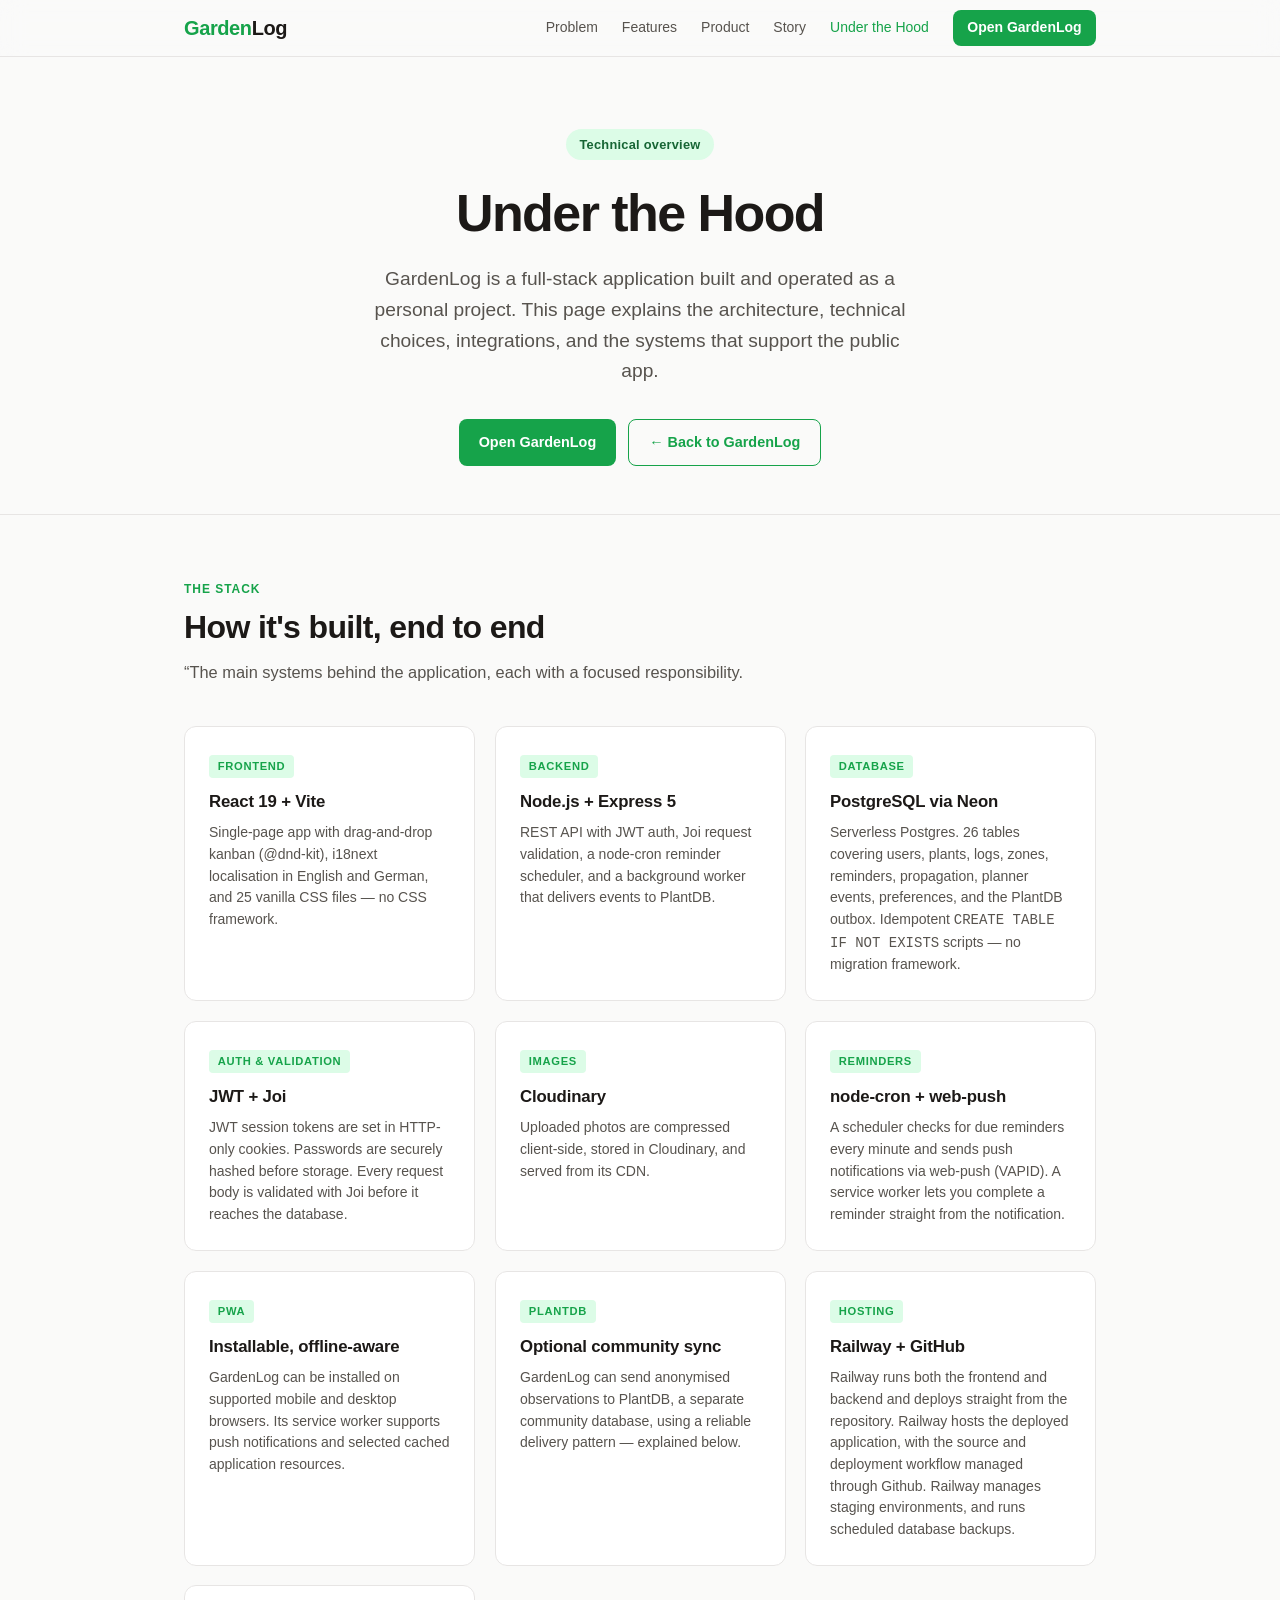
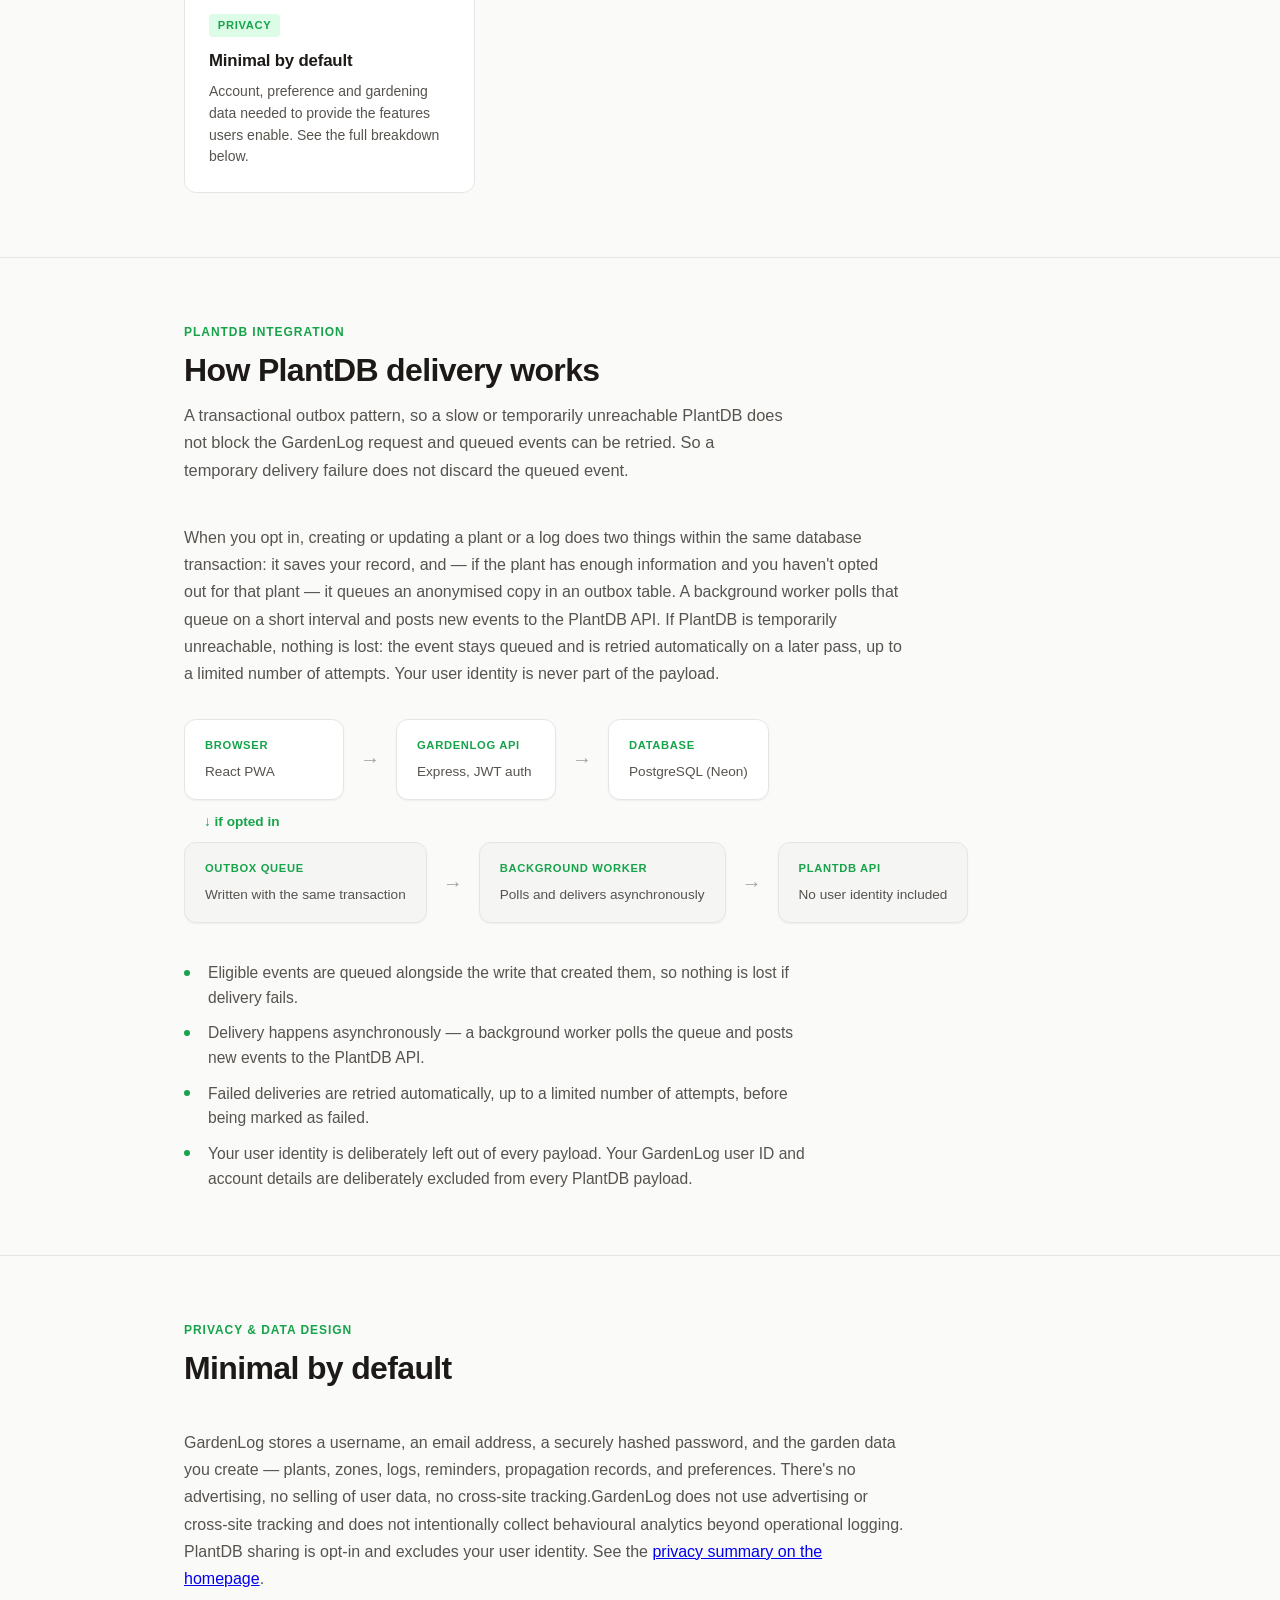
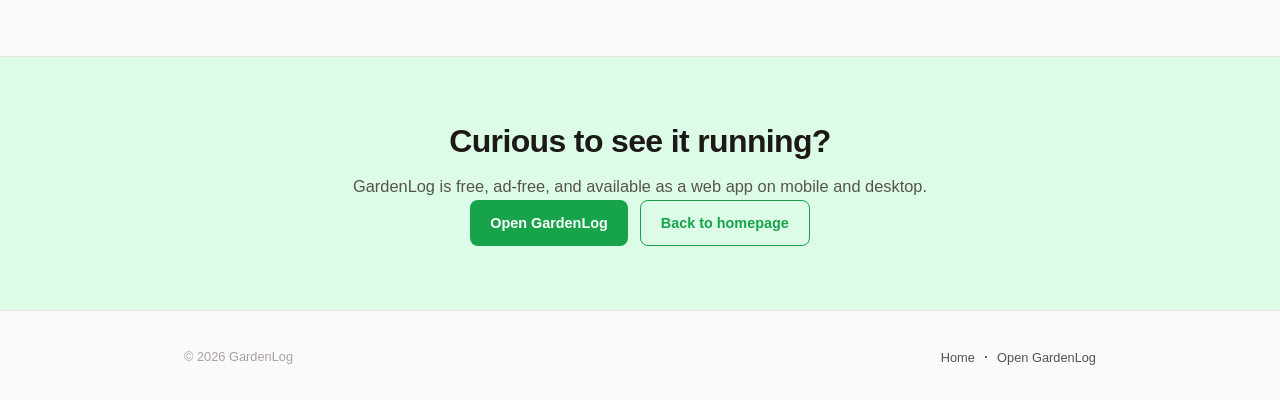
==== commit 65173536: "final pass" ====
--- a/under-the-hood.html
+++ b/under-the-hood.html
@@ -52,7 +52,7 @@
         <div class="section-header reveal">
           <p class="section-label">The stack</p>
           <h2 class="section-heading">How it's built, end to end</h2>
-          <p class="section-desc">Ten pieces, each doing one job, run and maintained by one person.</p>
+          <p class="section-desc">“The main systems behind the application, each with a focused responsibility.</p>
         </div>
 
         <div class="stack-grid stagger">
@@ -95,7 +95,7 @@
           <div class="stack-item reveal">
             <span class="stack-role">PWA</span>
             <h3>Installable, offline-aware</h3>
-            <p>GardenLog installs on mobile and desktop like a native app, with a service worker enabling partial offline access.</p>
+            <p>GardenLog can be installed on supported mobile and desktop browsers. Its service worker supports push notifications and selected cached application resources.</p>
           </div>
 
           <div class="stack-item reveal">
@@ -107,13 +107,13 @@
           <div class="stack-item reveal">
             <span class="stack-role">Hosting</span>
             <h3>Railway + GitHub</h3>
-            <p>Railway runs both the frontend and backend and deploys straight from the repository. GitHub hosts the source, manages staging environments, and runs scheduled database backups.</p>
+            <p>Railway runs both the frontend and backend and deploys straight from the repository. Railway hosts the deployed application, with the source and deployment workflow managed through Github. Railway manages staging environments, and runs scheduled database backups.</p>
           </div>
 
           <div class="stack-item reveal">
             <span class="stack-role">Privacy</span>
             <h3>Minimal by default</h3>
-            <p>The minimum data needed to run the app, nothing collected for its own sake. See the full breakdown below.</p>
+            <p>Account, preference and gardening data needed to provide the features users enable. See the full breakdown below.</p>
           </div>
         </div>
       </div>
@@ -125,11 +125,11 @@
         <div class="section-header reveal">
           <p class="section-label">PlantDB integration</p>
           <h2 class="section-heading">How PlantDB delivery works</h2>
-          <p class="section-desc">A transactional outbox pattern, so a slow or unreachable PlantDB never blocks or loses your data.</p>
+          <p class="section-desc">A transactional outbox pattern, so a slow or temporarily unreachable PlantDB does not block the GardenLog request and queued events can be retried. So a temporary delivery failure does not discard the queued event.</p>
         </div>
 
         <p class="reveal uth-prose">
-          When you opt in, creating or updating a plant or a log does two things in the same database write: it saves your record, and &mdash; if the plant has enough information and you haven't opted out for that plant &mdash; it queues an anonymised copy in an outbox table. A background worker polls that queue on a short interval and posts new events to the PlantDB API. If PlantDB is temporarily unreachable, nothing is lost: the event stays queued and is retried automatically on a later pass, up to a limited number of attempts. Your user identity is never part of the payload.
+          When you opt in, creating or updating a plant or a log does two things within the same database transaction: it saves your record, and &mdash; if the plant has enough information and you haven't opted out for that plant &mdash; it queues an anonymised copy in an outbox table. A background worker polls that queue on a short interval and posts new events to the PlantDB API. If PlantDB is temporarily unreachable, nothing is lost: the event stays queued and is retried automatically on a later pass, up to a limited number of attempts. Your user identity is never part of the payload.
         </p>
 
         <div class="arch-diagram-wrapper reveal">
@@ -174,7 +174,7 @@
           <li>Eligible events are queued alongside the write that created them, so nothing is lost if delivery fails.</li>
           <li>Delivery happens asynchronously &mdash; a background worker polls the queue and posts new events to the PlantDB API.</li>
           <li>Failed deliveries are retried automatically, up to a limited number of attempts, before being marked as failed.</li>
-          <li>Your user identity is deliberately left out of every payload &mdash; there's no way to trace an observation back to an account.</li>
+          <li>Your user identity is deliberately left out of every payload. Your GardenLog user ID and account details are deliberately excluded from every PlantDB payload.</li>
         </ul>
       </div>
     </section>
@@ -187,7 +187,7 @@
           <h2 class="section-heading">Minimal by default</h2>
         </div>
         <p class="reveal uth-prose">
-          GardenLog stores a username, an email address, a securely hashed password, and the garden data you create &mdash; plants, zones, logs, reminders, propagation records, and preferences. There's no advertising, no selling of user data, no cross-site tracking, and no analytics beyond basic server operation. PlantDB sharing is opt-in and excludes your user identity. See the <a href="index.html#about">privacy summary on the homepage</a>.
+          GardenLog stores a username, an email address, a securely hashed password, and the garden data you create &mdash; plants, zones, logs, reminders, propagation records, and preferences. There's no advertising, no selling of user data, no cross-site tracking.GardenLog does not use advertising or cross-site tracking and does not intentionally collect behavioural analytics beyond operational logging. PlantDB sharing is opt-in and excludes your user identity. See the <a href="index.html#about">privacy summary on the homepage</a>.
         </p>
       </div>
     </section>
